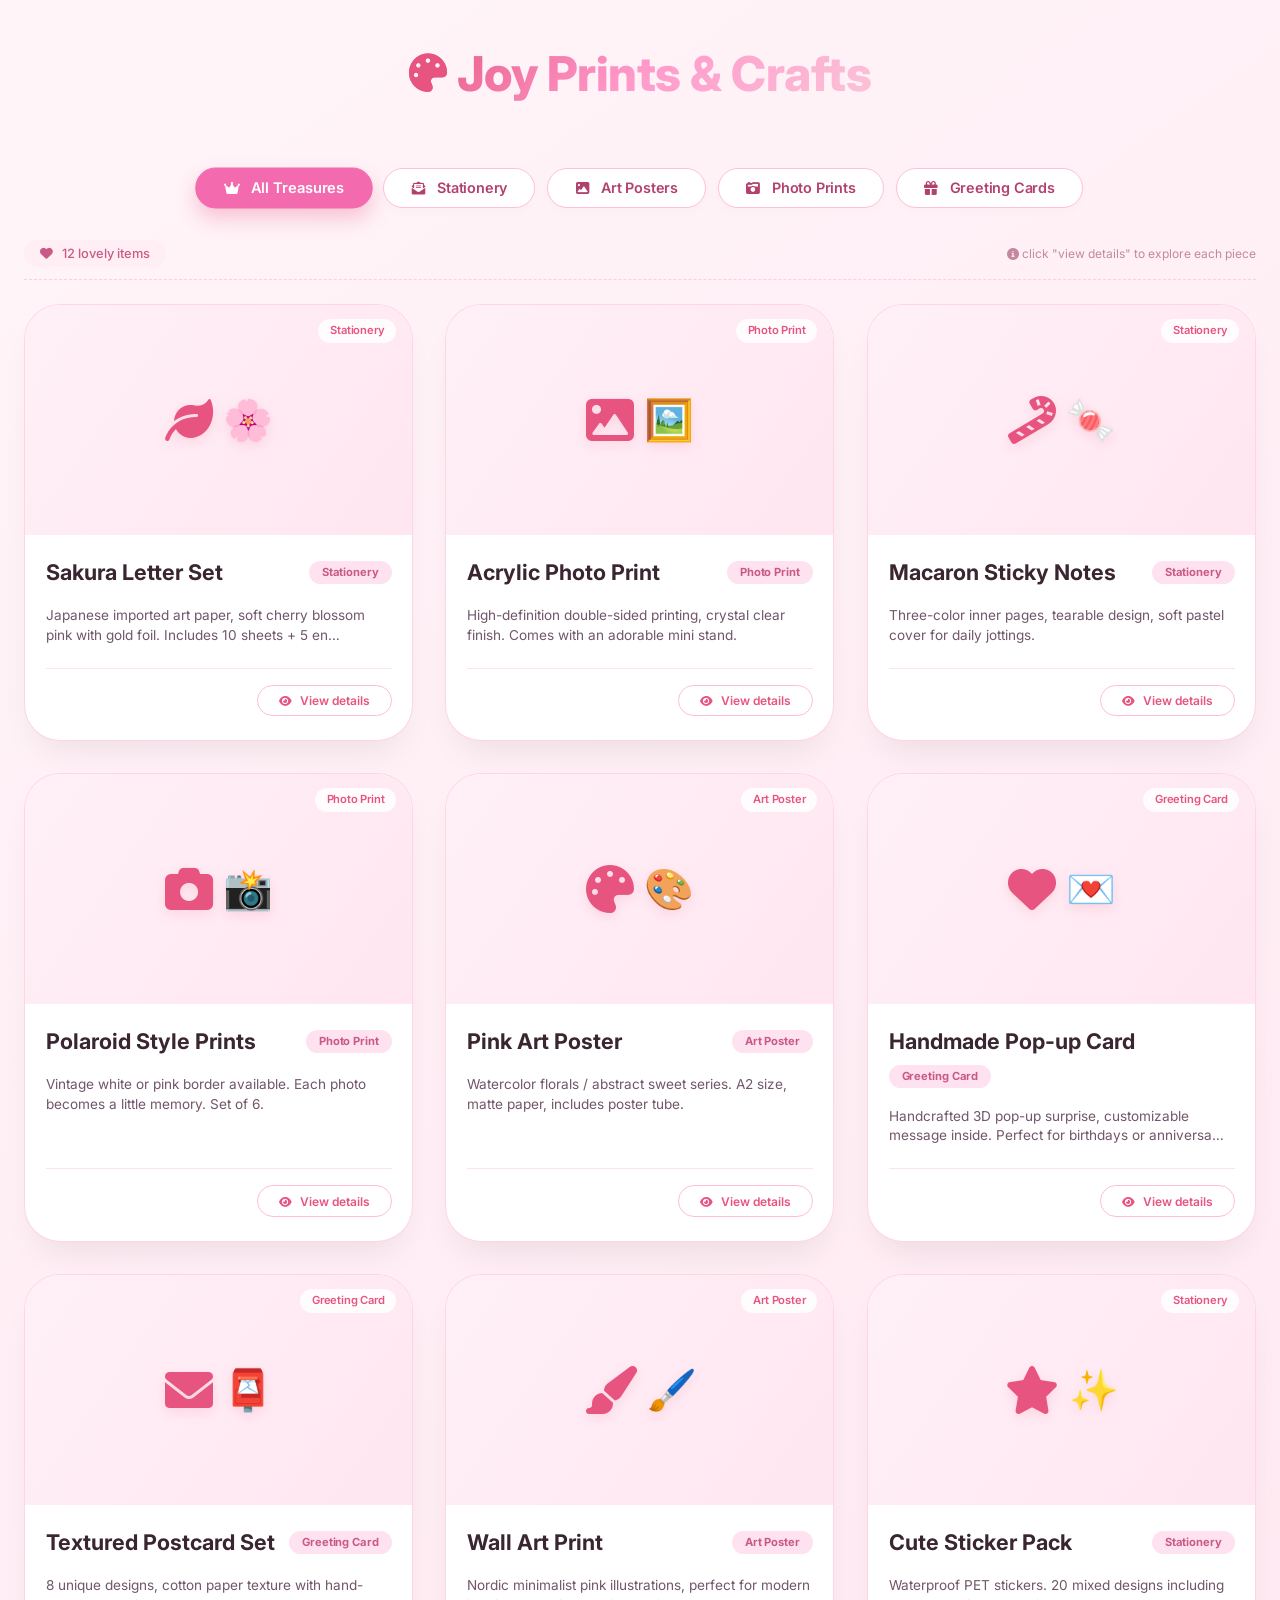
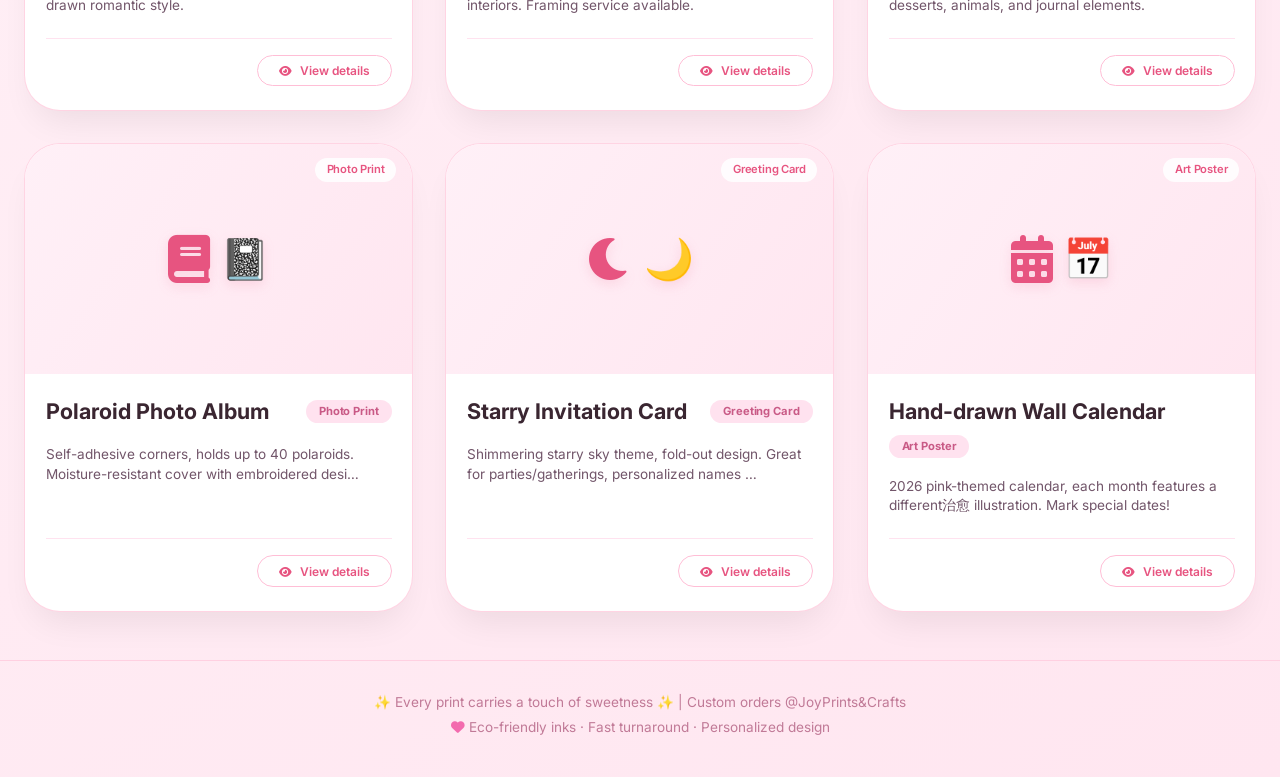
==== index2.html @ 1142f294 "first commit" ====
<!DOCTYPE html>
<html lang="en">
<head>
  <meta charset="UTF-8">
  <meta name="viewport" content="width=device-width, initial-scale=1.0, viewport-fit=cover">
  <title>Joy Prints & Crafts · Pink Print Studio | Custom Stationery & Art</title>
  <!-- Google Fonts & simple reset for modern look -->
  <link href="https://fonts.googleapis.com/css2?family=Inter:opsz,wght@14..32,300;14..32,400;14..32,500;14..32,600;14..32,700;14..32,800&display=swap" rel="stylesheet">
  <link rel="stylesheet" href="https://cdnjs.cloudflare.com/ajax/libs/font-awesome/6.0.0-beta3/css/all.min.css">
  <style>
    * {
      margin: 0;
      padding: 0;
      box-sizing: border-box;
    }

    body {
      font-family: 'Inter', sans-serif;
      background: linear-gradient(145deg, #fff5f9 0%, #ffe6f0 100%);
      color: #3e2a33;
      line-height: 1.4;
      scroll-behavior: smooth;
    }

    :root {
      --pink-soft: #ffe2ef;
      --pink-main: #ff9acb;
      --pink-deep: #f36bae;
      --pink-rose: #e75480;
      --pink-dust: #fbc4d8;
      --pink-shadow: rgba(243, 107, 174, 0.2);
      --gray-text: #4a2c3a;
      --white: #ffffff;
      --transition-smooth: all 0.4s cubic-bezier(0.2, 0.95, 0.4, 1.05);
      --card-transition: transform 0.5s cubic-bezier(0.2, 0.9, 0.3, 1.1), 
                          box-shadow 0.4s ease, 
                          border-color 0.2s ease;
    }

    .container {
      max-width: 1280px;
      margin: 0 auto;
      padding: 0 24px;
    }

    /* header / hero */
    .hero {
      text-align: center;
      padding: 2.5rem 0 1.8rem 0;
      animation: fadeDown 0.7s cubic-bezier(0.2, 0.9, 0.4, 1.1);
    }

    .hero h1 {
      font-size: 3rem;
      font-weight: 800;
      background: linear-gradient(135deg, #e75480, #ff9acb, #fbc4d8);
      -webkit-background-clip: text;
      background-clip: text;
      color: transparent;
      letter-spacing: -0.5px;
      display: inline-flex;
      align-items: center;
      gap: 10px;
      margin-bottom: 0.5rem;
    }

    .hero h1 i {
      background: none;
      -webkit-background-clip: unset;
      background-clip: unset;
      color: #e75480;
      font-size: 2.4rem;
      transition: transform 0.3s ease;
    }

    .hero h1:hover i {
      transform: rotate(5deg) scale(1.05);
    }

    .hero p {
      max-width: 620px;
      margin: 1rem auto 0;
      color: #b35c7c;
      font-weight: 450;
      background: rgba(255, 255, 245, 0.6);
      backdrop-filter: blur(3px);
      padding: 0.6rem 1.5rem;
      border-radius: 60px;
      display: inline-block;
    }

    /* filter bar */
    .filter-bar {
      display: flex;
      flex-wrap: wrap;
      justify-content: center;
      gap: 12px;
      margin: 1.5rem 0 2rem;
    }

    .filter-btn {
      background: white;
      border: none;
      padding: 0.65rem 1.7rem;
      border-radius: 200px;
      font-weight: 600;
      font-size: 0.9rem;
      cursor: pointer;
      transition: all 0.3s cubic-bezier(0.25, 0.8, 0.4, 1);
      color: #b3416e;
      box-shadow: 0 4px 10px rgba(0, 0, 0, 0.02);
      border: 1px solid #ffc0db;
      font-family: inherit;
      letter-spacing: -0.2px;
      position: relative;
      overflow: hidden;
    }

    .filter-btn::after {
      content: '';
      position: absolute;
      top: 50%;
      left: 50%;
      width: 0;
      height: 0;
      border-radius: 50%;
      background: rgba(243, 107, 174, 0.3);
      transform: translate(-50%, -50%);
      transition: width 0.45s ease, height 0.45s ease;
    }

    .filter-btn:active::after {
      width: 200px;
      height: 200px;
      opacity: 0;
    }

    .filter-btn i {
      margin-right: 8px;
      font-size: 0.85rem;
      transition: transform 0.2s ease;
    }

    .filter-btn.active {
      background: var(--pink-deep);
      border-color: var(--pink-deep);
      color: white;
      box-shadow: 0 10px 20px rgba(231, 84, 128, 0.3);
      transform: scale(1.02);
    }

    .filter-btn:hover:not(.active) {
      background: #ffecf3;
      border-color: #ff9acb;
      transform: translateY(-3px);
      box-shadow: 0 8px 18px rgba(231, 84, 128, 0.15);
    }

    .filter-btn:hover i {
      transform: translateY(-1px) scale(1.05);
    }

    /* stats bar - show total products visible */
    .stats-bar {
      display: flex;
      justify-content: space-between;
      align-items: baseline;
      flex-wrap: wrap;
      margin: 0.2rem 0 1rem;
      border-bottom: 1.5px dashed #ffcddf;
      padding-bottom: 0.75rem;
      transition: all 0.3s ease;
    }

    .product-counter {
      background: #ffeef4;
      padding: 0.3rem 1rem;
      border-radius: 50px;
      font-size: 0.8rem;
      font-weight: 500;
      color: #c95a86;
      transition: background 0.2s, transform 0.2s;
    }

    .product-counter i {
      margin-right: 6px;
    }

    .filter-hint {
      font-size: 0.75rem;
      color: #b56f88;
      opacity: 0.8;
    }

    /* products grid - SMOOTH GRID & CARD APPEARANCE */
    .products-grid {
      display: grid;
      grid-template-columns: repeat(auto-fill, minmax(290px, 1fr));
      gap: 2rem;
      margin: 1.5rem 0 3rem;
    }

    /* modern product card with PRO-LEVEL transitions */
    .product-card {
      background: var(--white);
      border-radius: 36px;
      overflow: hidden;
      transition: var(--card-transition);
      box-shadow: 0 20px 35px -12px rgba(0, 0, 0, 0.08);
      border: 1px solid rgba(255, 170, 200, 0.5);
      backdrop-filter: blur(0px);
      display: flex;
      flex-direction: column;
      will-change: transform;
      opacity: 0;
      transform: translateY(20px) scale(0.98);
      animation: cardReveal 0.55s cubic-bezier(0.2, 0.9, 0.4, 1.2) forwards;
    }

    /* staggered animation delay via style attribute or dynamic JS, but we also set default */
    @keyframes cardReveal {
      0% {
        opacity: 0;
        transform: translateY(24px) scale(0.96);
      }
      100% {
        opacity: 1;
        transform: translateY(0) scale(1);
      }
    }

    .product-card:hover {
      transform: translateY(-8px) scale(1.01);
      box-shadow: 0 32px 44px -16px rgba(231, 84, 128, 0.3);
      border-color: #ff9bc1;
    }

    .card-img {
      height: 230px;
      background: linear-gradient(125deg, #fff0f7, #ffe6f0);
      display: flex;
      align-items: center;
      justify-content: center;
      gap: 10px;
      font-size: 3.2rem;
      transition: all 0.4s cubic-bezier(0.2, 0.9, 0.4, 1.1);
      position: relative;
    }

    .product-card:hover .card-img {
      background: #fff1f9;
      transform: scale(1.01);
    }

    .card-img i, .card-img span {
      filter: drop-shadow(0 4px 6px rgba(231,84,128,0.15));
      transition: transform 0.3s ease;
    }

    .product-card:hover .card-img i {
      transform: translateY(-3px) rotate(2deg);
    }

    .category-badge-img {
      position: absolute;
      top: 14px;
      right: 16px;
      background: rgba(255, 255, 255, 0.85);
      backdrop-filter: blur(6px);
      padding: 4px 12px;
      border-radius: 80px;
      font-size: 0.7rem;
      font-weight: 600;
      color: #e75480;
      letter-spacing: -0.2px;
      transition: all 0.2s;
    }

    .card-content {
      padding: 1.4rem 1.3rem 1.5rem;
      flex: 1;
      display: flex;
      flex-direction: column;
    }

    .product-title {
      font-size: 1.35rem;
      font-weight: 700;
      margin-bottom: 0.5rem;
      color: #3a2631;
      display: flex;
      justify-content: space-between;
      align-items: center;
      flex-wrap: wrap;
      gap: 8px;
    }

    .badge-category {
      background: #ffe2ef;
      color: #c95a86;
      font-size: 0.7rem;
      font-weight: 700;
      padding: 0.25rem 0.8rem;
      border-radius: 50px;
      letter-spacing: -0.1px;
      transition: all 0.2s;
    }

    .product-card:hover .badge-category {
      background: #ffd6e8;
      transform: scale(1.02);
    }

    .product-desc {
      font-size: 0.85rem;
      color: #72566a;
      margin: 0.65rem 0 1rem;
      line-height: 1.45;
      flex: 1;
    }

    .action-row {
      display: flex;
      align-items: center;
      justify-content: flex-end;
      margin-top: 0.4rem;
      border-top: 1px solid #ffe2ef;
      padding-top: 1rem;
    }

    .detail-link {
      background: none;
      border: 1.5px solid #ffbed6;
      padding: 0.45rem 1.3rem;
      border-radius: 60px;
      font-size: 0.75rem;
      font-weight: 600;
      color: #e75480;
      cursor: pointer;
      transition: all 0.25s cubic-bezier(0.2, 0.9, 0.4, 1.2);
      font-family: inherit;
      display: inline-flex;
      align-items: center;
      gap: 8px;
      background: white;
    }

    .detail-link i {
      font-size: 0.7rem;
      transition: transform 0.2s ease;
    }

    .detail-link:hover {
      background: #e75480;
      border-color: #e75480;
      color: white;
      transform: scale(0.97) translateY(-1px);
      box-shadow: 0 8px 14px rgba(231, 84, 128, 0.3);
    }

    .detail-link:hover i {
      transform: translateX(3px);
    }

    /* modal with high quality transitions */
    .modal-overlay {
      position: fixed;
      top: 0;
      left: 0;
      width: 100%;
      height: 100%;
      background-color: rgba(58, 38, 49, 0.75);
      backdrop-filter: blur(8px);
      display: flex;
      align-items: center;
      justify-content: center;
      z-index: 2000;
      visibility: hidden;
      opacity: 0;
      transition: visibility 0.2s, opacity 0.35s cubic-bezier(0.2, 0.9, 0.4, 1.2);
    }

    .modal-overlay.active {
      visibility: visible;
      opacity: 1;
    }

    .product-modal {
      background: #fffef7;
      max-width: 480px;
      width: 90%;
      border-radius: 48px;
      padding: 1.8rem 2rem 2rem;
      text-align: center;
      box-shadow: 0 35px 45px rgba(0, 0, 0, 0.2);
      border: 1px solid #ffcade;
      transform: scale(0.92) translateY(12px);
      transition: transform 0.4s cubic-bezier(0.2, 0.9, 0.4, 1.2), opacity 0.3s;
      opacity: 0;
    }

    .modal-overlay.active .product-modal {
      transform: scale(1) translateY(0);
      opacity: 1;
    }

    .modal-icon {
      font-size: 4rem;
      margin-bottom: 12px;
      background: #ffeef5;
      width: 90px;
      height: 90px;
      display: flex;
      align-items: center;
      justify-content: center;
      border-radius: 60px;
      margin-left: auto;
      margin-right: auto;
      transition: transform 0.25s ease;
    }

    .product-modal:hover .modal-icon {
      transform: scale(1.02) rotate(1deg);
    }

    .modal-product-name {
      font-size: 1.8rem;
      font-weight: 800;
      margin: 0.7rem 0 0.5rem;
      color: #4d2d3c;
    }

    .modal-category {
      background: #ffe2ef;
      display: inline-block;
      padding: 4px 18px;
      border-radius: 50px;
      font-size: 0.75rem;
      font-weight: 600;
      color: #bc6f8c;
    }

    .modal-desc {
      margin: 1rem 0;
      color: #614952;
      font-size: 0.95rem;
      line-height: 1.5;
    }

    .modal-feature {
      background: #fff3f8;
      border-radius: 36px;
      padding: 0.8rem;
      font-size: 0.85rem;
      color: #bc6f8c;
      margin: 1rem 0;
      transition: background 0.2s;
    }

    .close-modal-btn {
      background: #f36bae;
      border: none;
      padding: 0.6rem 1.6rem;
      border-radius: 50px;
      color: white;
      font-weight: 600;
      margin-top: 0.4rem;
      cursor: pointer;
      transition: all 0.25s cubic-bezier(0.2, 0.9, 0.4, 1.1);
    }

    .close-modal-btn:hover {
      background: #d45592;
      transform: scale(0.97);
      box-shadow: 0 6px 14px rgba(212, 85, 146, 0.3);
    }

    /* empty state */
    .no-products {
      text-align: center;
      padding: 3rem;
      background: rgba(255, 230, 240, 0.8);
      border-radius: 60px;
      margin: 2rem 0;
      color: #c56183;
      font-weight: 500;
      animation: fadeUpEmpty 0.5s ease;
    }

    @keyframes fadeUpEmpty {
      from { opacity: 0; transform: translateY(18px);}
      to { opacity: 1; transform: translateY(0);}
    }

    .footer {
      text-align: center;
      padding: 2rem 0 2.5rem;
      border-top: 1px solid #ffd0e1;
      margin-top: 1rem;
      color: #c17a97;
      font-size: 0.85rem;
    }

    @keyframes fadeDown {
      0% { opacity: 0; transform: translateY(-20px);}
      100% { opacity: 1; transform: translateY(0);}
    }

    /* smooth grid exit/enter transition handled by render but subtle crossfade via opacity */
    .products-grid {
      transition: opacity 0.2s ease;
    }

    @media (max-width: 640px) {
      .hero h1 { font-size: 2.2rem;}
      .filter-btn { padding: 0.45rem 1.1rem; font-size: 0.75rem;}
      .container { padding: 0 18px;}
      .product-modal { padding: 1.5rem;}
    }
  </style>
</head>
<body>

<div class="container">
  <div class="hero">
    <h1><i class="fas fa-palette"></i> Joy Prints & Crafts</h1>
  </div>

  <div class="filter-bar" id="filterBar">
    <button class="filter-btn active" data-filter="all"><i class="fas fa-crown"></i> All Treasures</button>
    <button class="filter-btn" data-filter="stationery"><i class="fas fa-envelope-open-text"></i> Stationery</button>
    <button class="filter-btn" data-filter="poster"><i class="fas fa-image"></i> Art Posters</button>
    <button class="filter-btn" data-filter="photo"><i class="fas fa-camera-retro"></i> Photo Prints</button>
    <button class="filter-btn" data-filter="cards"><i class="fas fa-gift"></i> Greeting Cards</button>
  </div>

  <div class="stats-bar" id="statsBar">
    <div class="product-counter"><i class="fas fa-heart"></i> <span id="productCount">0</span> lovely items</div>
    <div class="filter-hint"><i class="fas fa-info-circle"></i> click "view details" to explore each piece</div>
  </div>

  <div id="productsGrid" class="products-grid"></div>
</div>

<footer class="footer">
  <p>✨ Every print carries a touch of sweetness ✨ | Custom orders @JoyPrints&Crafts</p>
  <p style="margin-top: 6px;"><i class="fas fa-heart" style="color:#f36bae;"></i> Eco-friendly inks · Fast turnaround · Personalized design</p>
</footer>

<div id="productModal" class="modal-overlay">
  <div class="product-modal">
    <div class="modal-icon" id="modalIcon"></div>
    <h2 class="modal-product-name" id="modalName"></h2>
    <span class="modal-category" id="modalCategory"></span>
    <p class="modal-desc" id="modalDesc"></p>
    <div class="modal-feature" id="modalFeature">
      <i class="fas fa-star-of-life"></i> Made with sustainable paper + vegan inks
    </div>
    <button class="close-modal-btn" id="closeModalBtn"><i class="fas fa-heart"></i> Close & keep dreaming</button>
  </div>
</div>

<script>
  // product catalog — view-only dreamy collection
  const products = [
    { id: 1, name: "Sakura Letter Set", category: "stationery", description: "Japanese imported art paper, soft cherry blossom pink with gold foil. Includes 10 sheets + 5 envelopes.", icon: "🌸", material: "Cotton blend paper · hand-stitched envelope" },
    { id: 2, name: "Acrylic Photo Print", category: "photo", description: "High-definition double-sided printing, crystal clear finish. Comes with an adorable mini stand.", icon: "🖼️", material: "Premium acrylic + UV protection" },
    { id: 3, name: "Macaron Sticky Notes", category: "stationery", description: "Three-color inner pages, tearable design, soft pastel cover for daily jottings.", icon: "🍬", material: "Recycled adhesive paper" },
    { id: 4, name: "Polaroid Style Prints", category: "photo", description: "Vintage white or pink border available. Each photo becomes a little memory. Set of 6.", icon: "📸", material: "Matte finish · archival quality" },
    { id: 5, name: "Pink Art Poster", category: "poster", description: "Watercolor florals / abstract sweet series. A2 size, matte paper, includes poster tube.", icon: "🎨", material: "Heavyweight matte 200gsm" },
    { id: 6, name: "Handmade Pop-up Card", category: "cards", description: "Handcrafted 3D pop-up surprise, customizable message inside. Perfect for birthdays or anniversaries.", icon: "💌", material: "Hand-assembled with love" },
    { id: 7, name: "Textured Postcard Set", category: "cards", description: "8 unique designs, cotton paper texture with hand-drawn romantic style.", icon: "📮", material: "100% cotton rag paper" },
    { id: 8, name: "Wall Art Print", category: "poster", description: "Nordic minimalist pink illustrations, perfect for modern interiors. Framing service available.", icon: "🖌️", material: "Archival ink · FSC-certified" },
    { id: 9, name: "Cute Sticker Pack", category: "stationery", description: "Waterproof PET stickers. 20 mixed designs including desserts, animals, and journal elements.", icon: "✨", material: "Vinyl waterproof + glossy" },
    { id: 10, name: "Polaroid Photo Album", category: "photo", description: "Self-adhesive corners, holds up to 40 polaroids. Moisture-resistant cover with embroidered design.", icon: "📓", material: "Linen hardcover + acid-free pages" },
    { id: 11, name: "Starry Invitation Card", category: "cards", description: "Shimmering starry sky theme, fold-out design. Great for parties/gatherings, personalized names available.", icon: "🌙", material: "Glitter finish + foil accents" },
    { id: 12, name: "Hand-drawn Wall Calendar", category: "poster", description: "2026 pink-themed calendar, each month features a different治愈 illustration. Mark special dates!", icon: "📅", material: "Thick matte paper · spiral binding" }
  ];

  const productsGrid = document.getElementById('productsGrid');
  let currentFilter = 'all';
  let isTransitioning = false;

  function getCategoryLabel(cat) {
    const map = { stationery: 'Stationery', poster: 'Art Poster', photo: 'Photo Print', cards: 'Greeting Card' };
    return map[cat] || 'Special';
  }

  function getPreviewIcon(emoji) {
    const map = { '🌸':'fa-leaf', '🖼️':'fa-image', '🍬':'fa-candy-cane', '📸':'fa-camera', '🎨':'fa-palette', '💌':'fa-heart', '📮':'fa-envelope', '🖌️':'fa-paintbrush', '✨':'fa-star', '📓':'fa-book', '🌙':'fa-moon', '📅':'fa-calendar-alt' };
    return map[emoji] || 'fa-feather-alt';
  }

  // smooth render with crossfade and staggered animations
  function renderProducts() {
    if (isTransitioning) return;
    isTransitioning = true;
    const filtered = currentFilter === 'all' ? products : products.filter(p => p.category === currentFilter);
    const countSpan = document.getElementById('productCount');
    if (countSpan) {
      countSpan.innerText = filtered.length;
      // brief pulse effect
      countSpan.style.transform = 'scale(1.08)';
      setTimeout(() => { if(countSpan) countSpan.style.transform = ''; }, 200);
    }

    // fade grid out first for smoother transition
    productsGrid.style.opacity = '0';
    productsGrid.style.transition = 'opacity 0.2s ease';
    
    setTimeout(() => {
      if (filtered.length === 0) {
        productsGrid.innerHTML = `<div class="no-products"><i class="fas fa-cloud-moon" style="font-size: 2.5rem; margin-bottom: 1rem; display: block;"></i> Ohh, no cuties here ~ Try another category 💖<br><span style="font-size: 0.8rem;">We have many dreamy prints waiting for you</span></div>`;
      } else {
        productsGrid.innerHTML = filtered.map((product, idx) => {
          const catLabel = getCategoryLabel(product.category);
          const iconClass = getPreviewIcon(product.icon);
          // dynamic delay for cascade (smooth staggering)
          const animDelay = (idx % 12) * 0.03;
          return `
            <div class="product-card" style="animation-delay: ${animDelay}s; animation-name: cardReveal;">
              <div class="card-img">
                <i class="fas ${iconClass}" style="font-size: 3rem; color: #e75480;"></i>
                <span style="font-size: 2.5rem;">${product.icon}</span>
                <div class="category-badge-img">${catLabel}</div>
              </div>
              <div class="card-content">
                <div class="product-title">
                  <span>${product.name}</span>
                  <span class="badge-category">${catLabel}</span>
                </div>
                <div class="product-desc">${product.description.substring(0, 95)}${product.description.length > 95 ? '…' : ''}</div>
                <div class="action-row">
                  <button class="detail-link" data-id="${product.id}"><i class="fas fa-eye"></i> View details</button>
                </div>
              </div>
            </div>
          `;
        }).join('');
        // attach listeners after dom injection
        document.querySelectorAll('.detail-link').forEach(btn => {
          btn.addEventListener('click', (e) => {
            e.stopPropagation();
            const productId = parseInt(btn.getAttribute('data-id'));
            const product = products.find(p => p.id === productId);
            if (product) openProductModal(product);
          });
        });
      }
      productsGrid.style.opacity = '1';
      isTransitioning = false;
    }, 150);
  }

  // modal handling with ultra-smooth transitions
  const modalOverlay = document.getElementById('productModal');
  const modalIcon = document.getElementById('modalIcon');
  const modalName = document.getElementById('modalName');
  const modalCategory = document.getElementById('modalCategory');
  const modalDesc = document.getElementById('modalDesc');
  const modalFeature = document.getElementById('modalFeature');

  function openProductModal(product) {
    const iconClass = getPreviewIcon(product.icon);
    modalIcon.innerHTML = `<i class="fas ${iconClass}" style="font-size: 3.2rem; color: #e75480;"></i> <span style="font-size: 2rem; margin-left: 5px;">${product.icon}</span>`;
    modalName.innerText = product.name;
    modalCategory.innerText = getCategoryLabel(product.category);
    modalDesc.innerText = product.description;
    const materialMsg = product.material ? `✨ Material: ${product.material}` : `✨ Premium quality · Limited edition print`;
    modalFeature.innerHTML = `<i class="fas fa-crown"></i> ${materialMsg}<br><i class="fas fa-feather-alt"></i> Ready to ship worldwide + free personalization option`;
    modalOverlay.classList.add('active');
  }

  function closeModal() {
    modalOverlay.classList.remove('active');
  }

  function initFilters() {
    const filterBtns = document.querySelectorAll('.filter-btn');
    filterBtns.forEach(btn => {
      btn.addEventListener('click', () => {
        if (isTransitioning) return;
        const filterValue = btn.getAttribute('data-filter');
        if (!filterValue || currentFilter === filterValue) return;
        filterBtns.forEach(b => b.classList.remove('active'));
        btn.classList.add('active');
        currentFilter = filterValue;
        renderProducts();
        setTimeout(() => {
          document.getElementById('productsGrid').scrollIntoView({ behavior: 'smooth', block: 'start' });
        }, 200);
      });
    });
  }

  function bindModalEvents() {
    const closeBtn = document.getElementById('closeModalBtn');
    closeBtn.addEventListener('click', closeModal);
    modalOverlay.addEventListener('click', (e) => {
      if (e.target === modalOverlay) closeModal();
    });
    document.addEventListener('keydown', (e) => {
      if (e.key === 'Escape' && modalOverlay.classList.contains('active')) closeModal();
    });
  }

  // small additional style for nice micro-interactions
  const styleAdd = document.createElement('style');
  styleAdd.textContent = `
    ::selection { background: #ffbfd6; color: #ac4a6e; }
    .detail-link:active { transform: scale(0.95); }
  `;
  document.head.appendChild(styleAdd);

  renderProducts();
  initFilters();
  bindModalEvents();
  document.title = "Joy Prints & Crafts — view-only dreamy catalog | No prices, just inspiration";
</script>
</body>
</html>
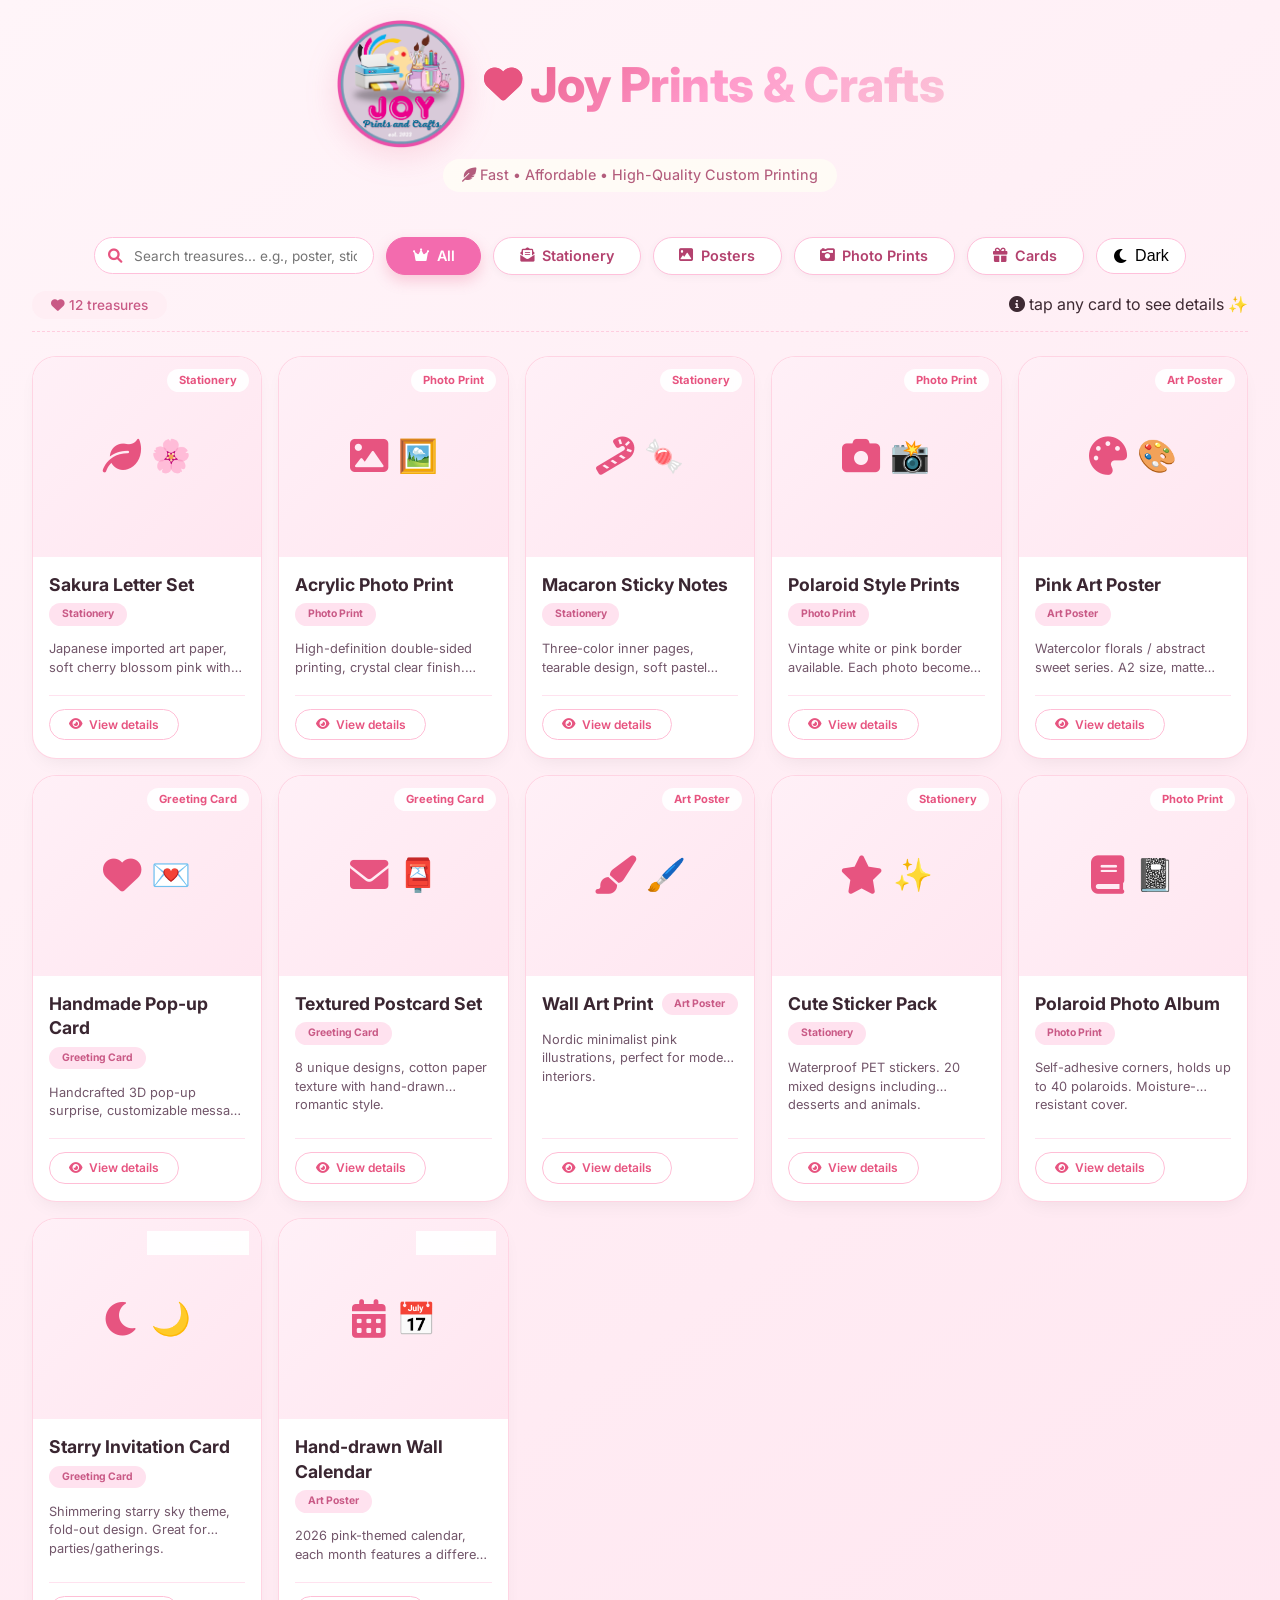
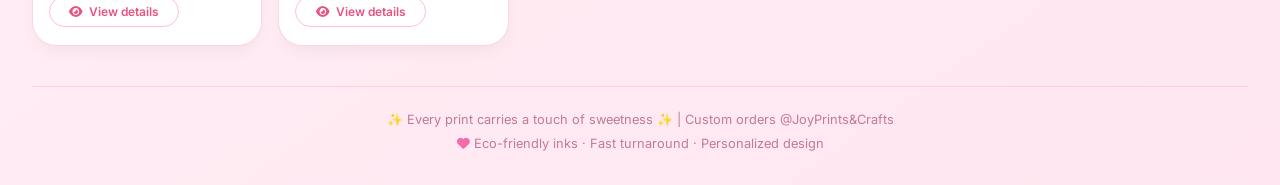
==== commit 5d82e847: "Updated 5-24-2026" ====
--- a/index2.html
+++ b/index2.html
@@ -4,7 +4,7 @@
   <meta charset="UTF-8">
   <meta name="viewport" content="width=device-width, initial-scale=1.0, viewport-fit=cover">
   <title>Joy Prints & Crafts · Pink Print Studio | Custom Stationery & Art</title>
-  <!-- Google Fonts & simple reset for modern look -->
+  <!-- Google Fonts & modern reset -->
   <link href="https://fonts.googleapis.com/css2?family=Inter:opsz,wght@14..32,300;14..32,400;14..32,500;14..32,600;14..32,700;14..32,800&display=swap" rel="stylesheet">
   <link rel="stylesheet" href="https://cdnjs.cloudflare.com/ajax/libs/font-awesome/6.0.0-beta3/css/all.min.css">
   <style>
@@ -20,6 +20,88 @@
       color: #3e2a33;
       line-height: 1.4;
       scroll-behavior: smooth;
+      transition: background 0.2s, color 0.2s;
+    }
+
+    /* DARK MODE (pink dark theme) */
+    body.dark {
+      background: #1a1218;
+      color: #f3e0e8;
+    }
+
+    body.dark .product-card {
+      background: #2b1e24;
+      border-color: #4f3240;
+    }
+
+    body.dark .card-img {
+      background: linear-gradient(135deg, #2d2028, #251a21);
+    }
+
+    body.dark .product-desc,
+    body.dark .product-title {
+      color: #f5e2eb;
+    }
+
+    body.dark .badge-category,
+    body.dark .category-badge-img {
+      background: #4b2d3a;
+      color: #ffbdd4;
+    }
+
+    body.dark .filter-btn {
+      background: #2e1f26;
+      color: #ffc0db;
+      border-color: #623e50;
+    }
+
+    body.dark .filter-btn.active {
+      background: #e75480;
+      color: white;
+    }
+
+    body.dark .stats-bar {
+      border-bottom-color: #623e50;
+    }
+
+    body.dark .product-counter {
+      background: #322129;
+      color: #ffbdd4;
+    }
+
+    body.dark .detail-link {
+      background: #2e1f26;
+      border-color: #e75480;
+      color: #ffbcd9;
+    }
+
+    body.dark .detail-link:hover {
+      background: #e75480;
+      color: white;
+    }
+
+    body.dark .footer {
+      border-top-color: #623e50;
+      color: #c28eaa;
+    }
+
+    body.dark .filter-hint {
+      color: #cf9bb3;
+    }
+
+    body.dark .product-modal {
+      background: #2a1c23;
+      border-color: #e75480;
+    }
+
+    body.dark .modal-category {
+      background: #4b2d3a;
+      color: #ffc2da;
+    }
+
+    body.dark .modal-feature {
+      background: #322129;
+      color: #f5b7cf;
     }
 
     :root {
@@ -28,30 +110,56 @@
       --pink-deep: #f36bae;
       --pink-rose: #e75480;
       --pink-dust: #fbc4d8;
-      --pink-shadow: rgba(243, 107, 174, 0.2);
-      --gray-text: #4a2c3a;
       --white: #ffffff;
-      --transition-smooth: all 0.4s cubic-bezier(0.2, 0.95, 0.4, 1.05);
-      --card-transition: transform 0.5s cubic-bezier(0.2, 0.9, 0.3, 1.1), 
-                          box-shadow 0.4s ease, 
-                          border-color 0.2s ease;
-    }
-
-    .container {
-      max-width: 1280px;
+    }
+
+    /* MAIN CONTAINER */
+    .main-content {
+      max-width: 1400px;
       margin: 0 auto;
-      padding: 0 24px;
-    }
-
-    /* header / hero */
+      padding: 0 32px;
+    }
+
+    /* hero section - reduced animations, only one main hero */
     .hero {
       text-align: center;
-      padding: 2.5rem 0 1.8rem 0;
-      animation: fadeDown 0.7s cubic-bezier(0.2, 0.9, 0.4, 1.1);
+      padding: 1.2rem 0 0.8rem 0;
+      animation: fadeDown 0.6s ease forwards;
+    }
+
+    .logo-wrapper {
+      display: flex;
+      align-items: center;
+      justify-content: center;
+      gap: 18px;
+      flex-wrap: wrap;
+      position: relative;
+    }
+
+    .logo {
+      height: auto;
+      width: 130px;
+      max-width: 130px;
+      object-fit: contain;
+      filter: drop-shadow(0 8px 16px rgba(231,84,128,0.2));
+      transition: transform 0.25s ease, filter 0.25s ease;
+      animation: logoFloatGlow 0.8s ease forwards;
+    }
+
+    @keyframes logoFloatGlow {
+      0% { opacity: 0; transform: scale(0.8) translateY(20px); filter: drop-shadow(0 0 0px rgba(231,84,128,0)); }
+      70% { opacity: 1; transform: scale(1.02) translateY(-2px); filter: drop-shadow(0 8px 16px rgba(231,84,128,0.3)); }
+      100% { opacity: 1; transform: scale(1) translateY(0); filter: drop-shadow(0 8px 16px rgba(231,84,128,0.2)); }
+    }
+
+    .logo:hover {
+      transform: scale(1.03);
+      filter: drop-shadow(0 12px 24px rgba(231,84,128,0.35));
+      cursor: pointer;
     }
 
     .hero h1 {
-      font-size: 3rem;
+      font-size: clamp(2rem, 6vw, 3rem);
       font-weight: 800;
       background: linear-gradient(135deg, #e75480, #ff9acb, #fbc4d8);
       -webkit-background-clip: text;
@@ -60,8 +168,13 @@
       letter-spacing: -0.5px;
       display: inline-flex;
       align-items: center;
-      gap: 10px;
-      margin-bottom: 0.5rem;
+      gap: 8px;
+      animation: textSlideGlow 0.55s ease 0.1s both;
+    }
+
+    @keyframes textSlideGlow {
+      0% { opacity: 0; transform: translateX(-12px); filter: blur(2px); }
+      100% { opacity: 1; transform: translateX(0); filter: blur(0); }
     }
 
     .hero h1 i {
@@ -69,315 +182,347 @@
       -webkit-background-clip: unset;
       background-clip: unset;
       color: #e75480;
-      font-size: 2.4rem;
-      transition: transform 0.3s ease;
+      font-size: clamp(1.8rem, 5vw, 2.4rem);
+      transition: transform 0.2s ease;
     }
 
     .hero h1:hover i {
-      transform: rotate(5deg) scale(1.05);
+      transform: scale(1.05);
     }
 
     .hero p {
-      max-width: 620px;
-      margin: 1rem auto 0;
+      max-width: 600px;
+      margin: 0.6rem auto 0;
       color: #b35c7c;
       font-weight: 450;
-      background: rgba(255, 255, 245, 0.6);
-      backdrop-filter: blur(3px);
-      padding: 0.6rem 1.5rem;
+      background: rgba(255, 255, 245, 0.7);
+      backdrop-filter: blur(4px);
+      padding: 0.4rem 1.2rem;
       border-radius: 60px;
       display: inline-block;
-    }
-
-    /* filter bar */
-    .filter-bar {
+      font-size: 0.9rem;
+      animation: fadeUpText 0.5s ease 0.2s both;
+    }
+
+    @keyframes fadeUpText {
+      0% { opacity: 0; transform: translateY(8px); }
+      100% { opacity: 1; transform: translateY(0); }
+    }
+
+    /* SEARCH & FILTER BAR */
+    .search-filter-bar {
       display: flex;
       flex-wrap: wrap;
       justify-content: center;
       gap: 12px;
-      margin: 1.5rem 0 2rem;
+      margin: 2rem 0 1rem;
+      align-items: center;
+    }
+
+    .search-wrapper {
+      position: relative;
+      flex: 1;
+      max-width: 280px;
+    }
+
+    .search-wrapper i {
+      position: absolute;
+      left: 14px;
+      top: 50%;
+      transform: translateY(-50%);
+      color: #e75480;
+      font-size: 0.9rem;
+    }
+
+    #searchInput {
+      width: 100%;
+      padding: 0.6rem 1rem 0.6rem 2.4rem;
+      border-radius: 200px;
+      border: 1px solid #ffc0db;
+      background: white;
+      font-family: 'Inter', sans-serif;
+      font-size: 0.85rem;
+      outline: none;
+      transition: all 0.2s;
+    }
+
+    body.dark #searchInput {
+      background: #2e1f26;
+      border-color: #e75480;
+      color: #ffeef4;
+    }
+
+    #searchInput:focus {
+      border-color: #e75480;
+      box-shadow: 0 0 0 3px rgba(231,84,128,0.2);
+    }
+
+    .filter-bar {
+      display: flex;
+      flex-wrap: wrap;
+      justify-content: center;
+      gap: 12px;
     }
 
     .filter-btn {
       background: white;
       border: none;
-      padding: 0.65rem 1.7rem;
+      padding: 0.6rem 1.6rem;
       border-radius: 200px;
       font-weight: 600;
       font-size: 0.9rem;
       cursor: pointer;
-      transition: all 0.3s cubic-bezier(0.25, 0.8, 0.4, 1);
+      transition: all 0.2s ease;
       color: #b3416e;
-      box-shadow: 0 4px 10px rgba(0, 0, 0, 0.02);
+      box-shadow: 0 2px 8px rgba(0, 0, 0, 0.04);
       border: 1px solid #ffc0db;
       font-family: inherit;
-      letter-spacing: -0.2px;
-      position: relative;
-      overflow: hidden;
-    }
-
-    .filter-btn::after {
-      content: '';
-      position: absolute;
-      top: 50%;
-      left: 50%;
-      width: 0;
-      height: 0;
-      border-radius: 50%;
-      background: rgba(243, 107, 174, 0.3);
-      transform: translate(-50%, -50%);
-      transition: width 0.45s ease, height 0.45s ease;
-    }
-
-    .filter-btn:active::after {
-      width: 200px;
-      height: 200px;
-      opacity: 0;
-    }
-
-    .filter-btn i {
-      margin-right: 8px;
-      font-size: 0.85rem;
-      transition: transform 0.2s ease;
+      display: inline-flex;
+      align-items: center;
+      gap: 8px;
     }
 
     .filter-btn.active {
       background: var(--pink-deep);
       border-color: var(--pink-deep);
       color: white;
-      box-shadow: 0 10px 20px rgba(231, 84, 128, 0.3);
-      transform: scale(1.02);
+      box-shadow: 0 6px 14px rgba(231, 84, 128, 0.25);
+    }
+
+    .filter-btn:focus-visible {
+      outline: 3px solid #f36bae;
+      outline-offset: 2px;
     }
 
     .filter-btn:hover:not(.active) {
       background: #ffecf3;
       border-color: #ff9acb;
-      transform: translateY(-3px);
-      box-shadow: 0 8px 18px rgba(231, 84, 128, 0.15);
-    }
-
-    .filter-btn:hover i {
-      transform: translateY(-1px) scale(1.05);
-    }
-
-    /* stats bar - show total products visible */
+      transform: translateY(-1px);
+    }
+
+    /* DARK MODE TOGGLE BUTTON */
+    .dark-toggle {
+      background: white;
+      border: 1px solid #ffc0db;
+      border-radius: 40px;
+      padding: 0.5rem 1rem;
+      cursor: pointer;
+      font-size: 1rem;
+      transition: 0.2s;
+      display: inline-flex;
+      align-items: center;
+      gap: 6px;
+      font-weight: 500;
+    }
+
+    body.dark .dark-toggle {
+      background: #2e1f26;
+      border-color: #e75480;
+      color: #ffd9e7;
+    }
+
+    /* STATS BAR */
     .stats-bar {
       display: flex;
       justify-content: space-between;
       align-items: baseline;
       flex-wrap: wrap;
-      margin: 0.2rem 0 1rem;
+      gap: 10px;
+      margin: 0 0 1.5rem;
       border-bottom: 1.5px dashed #ffcddf;
-      padding-bottom: 0.75rem;
-      transition: all 0.3s ease;
+      padding-bottom: 0.7rem;
     }
 
     .product-counter {
       background: #ffeef4;
-      padding: 0.3rem 1rem;
+      padding: 0.3rem 1.2rem;
       border-radius: 50px;
-      font-size: 0.8rem;
+      font-size: 0.85rem;
       font-weight: 500;
       color: #c95a86;
-      transition: background 0.2s, transform 0.2s;
-    }
-
-    .product-counter i {
-      margin-right: 6px;
-    }
-
-    .filter-hint {
-      font-size: 0.75rem;
-      color: #b56f88;
-      opacity: 0.8;
-    }
-
-    /* products grid - SMOOTH GRID & CARD APPEARANCE */
+    }
+
+    /* PRODUCT GRID - responsive & better layout */
     .products-grid {
       display: grid;
-      grid-template-columns: repeat(auto-fill, minmax(290px, 1fr));
-      gap: 2rem;
-      margin: 1.5rem 0 3rem;
-    }
-
-    /* modern product card with PRO-LEVEL transitions */
+      grid-template-columns: repeat(5, 1fr);
+      gap: 1rem;
+      margin: 1.2rem 0 2.5rem;
+    }
+
+    /* product card - clickable full area */
     .product-card {
       background: var(--white);
-      border-radius: 36px;
+      border-radius: 24px;
       overflow: hidden;
-      transition: var(--card-transition);
-      box-shadow: 0 20px 35px -12px rgba(0, 0, 0, 0.08);
+      transition: all 0.3s cubic-bezier(0.2, 0.9, 0.4, 1);
+      box-shadow: 0 8px 20px -8px rgba(0, 0, 0, 0.08);
       border: 1px solid rgba(255, 170, 200, 0.5);
-      backdrop-filter: blur(0px);
       display: flex;
       flex-direction: column;
-      will-change: transform;
+      cursor: pointer;
       opacity: 0;
-      transform: translateY(20px) scale(0.98);
-      animation: cardReveal 0.55s cubic-bezier(0.2, 0.9, 0.4, 1.2) forwards;
-    }
-
-    /* staggered animation delay via style attribute or dynamic JS, but we also set default */
+      transform: translateY(8px);
+      animation: cardReveal 0.45s ease forwards;
+    }
+
     @keyframes cardReveal {
-      0% {
-        opacity: 0;
-        transform: translateY(24px) scale(0.96);
-      }
-      100% {
-        opacity: 1;
-        transform: translateY(0) scale(1);
-      }
+      0% { opacity: 0; transform: translateY(8px); }
+      100% { opacity: 1; transform: translateY(0); }
     }
 
     .product-card:hover {
-      transform: translateY(-8px) scale(1.01);
-      box-shadow: 0 32px 44px -16px rgba(231, 84, 128, 0.3);
-      border-color: #ff9bc1;
-    }
-
+      transform: translateY(-5px);
+      box-shadow: 0 20px 30px -12px rgba(231, 84, 128, 0.2), 0 0 0 1px rgba(231,84,128,0.2);
+    }
+
+    /* card image */
     .card-img {
-      height: 230px;
-      background: linear-gradient(125deg, #fff0f7, #ffe6f0);
+      height: 200px;
+      background: linear-gradient(135deg, #fff0f7, #ffe6f0);
       display: flex;
       align-items: center;
       justify-content: center;
       gap: 10px;
-      font-size: 3.2rem;
-      transition: all 0.4s cubic-bezier(0.2, 0.9, 0.4, 1.1);
+      font-size: 3rem;
       position: relative;
     }
 
-    .product-card:hover .card-img {
-      background: #fff1f9;
-      transform: scale(1.01);
-    }
-
-    .card-img i, .card-img span {
-      filter: drop-shadow(0 4px 6px rgba(231,84,128,0.15));
-      transition: transform 0.3s ease;
-    }
-
-    .product-card:hover .card-img i {
-      transform: translateY(-3px) rotate(2deg);
+    .preview-icon {
+      font-size: 2.4rem;
+      color: #e75480;
     }
 
     .category-badge-img {
       position: absolute;
-      top: 14px;
-      right: 16px;
-      background: rgba(255, 255, 255, 0.85);
-      backdrop-filter: blur(6px);
+      top: 12px;
+      right: 12px;
+      background: rgba(255, 255, 255, 0.92);
+      backdrop-filter: blur(4px);
       padding: 4px 12px;
-      border-radius: 80px;
+      border-radius: 60px;
       font-size: 0.7rem;
-      font-weight: 600;
+      font-weight: 700;
       color: #e75480;
-      letter-spacing: -0.2px;
-      transition: all 0.2s;
     }
 
     .card-content {
-      padding: 1.4rem 1.3rem 1.5rem;
+      padding: 1rem 1rem 1.1rem;
       flex: 1;
       display: flex;
       flex-direction: column;
     }
 
     .product-title {
-      font-size: 1.35rem;
+      font-size: 1.1rem;
       font-weight: 700;
-      margin-bottom: 0.5rem;
+      margin-bottom: 0.4rem;
       color: #3a2631;
       display: flex;
       justify-content: space-between;
       align-items: center;
       flex-wrap: wrap;
-      gap: 8px;
+      gap: 6px;
     }
 
     .badge-category {
       background: #ffe2ef;
       color: #c95a86;
-      font-size: 0.7rem;
+      font-size: 0.65rem;
       font-weight: 700;
       padding: 0.25rem 0.8rem;
       border-radius: 50px;
-      letter-spacing: -0.1px;
-      transition: all 0.2s;
-    }
-
-    .product-card:hover .badge-category {
-      background: #ffd6e8;
-      transform: scale(1.02);
+      white-space: nowrap;
     }
 
     .product-desc {
-      font-size: 0.85rem;
+      font-size: 0.8rem;
       color: #72566a;
-      margin: 0.65rem 0 1rem;
+      margin: 0.5rem 0 0.9rem;
       line-height: 1.45;
       flex: 1;
+      display: -webkit-box;
+      -webkit-line-clamp: 2;
+      -webkit-box-orient: vertical;
+      overflow: hidden;
     }
 
     .action-row {
       display: flex;
       align-items: center;
-      justify-content: flex-end;
-      margin-top: 0.4rem;
+      justify-content: flex-start;
+      margin-top: 0.2rem;
       border-top: 1px solid #ffe2ef;
-      padding-top: 1rem;
+      padding-top: 0.8rem;
     }
 
     .detail-link {
       background: none;
       border: 1.5px solid #ffbed6;
-      padding: 0.45rem 1.3rem;
+      padding: 0.45rem 1.2rem;
       border-radius: 60px;
       font-size: 0.75rem;
       font-weight: 600;
       color: #e75480;
       cursor: pointer;
-      transition: all 0.25s cubic-bezier(0.2, 0.9, 0.4, 1.2);
+      transition: all 0.2s ease;
       font-family: inherit;
       display: inline-flex;
       align-items: center;
-      gap: 8px;
+      gap: 6px;
       background: white;
     }
 
-    .detail-link i {
-      font-size: 0.7rem;
-      transition: transform 0.2s ease;
+    .detail-link:focus-visible {
+      outline: 3px solid #e75480;
+      outline-offset: 2px;
     }
 
     .detail-link:hover {
       background: #e75480;
       border-color: #e75480;
       color: white;
-      transform: scale(0.97) translateY(-1px);
-      box-shadow: 0 8px 14px rgba(231, 84, 128, 0.3);
-    }
-
-    .detail-link:hover i {
-      transform: translateX(3px);
-    }
-
-    /* modal with high quality transitions */
+      transform: translateY(-2px);
+    }
+
+    /* responsive tables */
+    @media (max-width: 1200px) {
+      .products-grid { grid-template-columns: repeat(4, 1fr); }
+    }
+    @media (max-width: 900px) {
+      .products-grid { grid-template-columns: repeat(3, 1fr); }
+      .card-img { height: 170px; }
+    }
+    @media (max-width: 640px) {
+      .products-grid { grid-template-columns: repeat(2, 1fr); }
+      .main-content { padding: 0 16px; }
+      .filter-btn { padding: 0.45rem 1rem; font-size: 0.75rem; }
+      .card-img { height: 150px; }
+    }
+    @media (max-width: 480px) {
+      /* 2 cards per row, never 1fr */
+      .products-grid { grid-template-columns: repeat(2, 1fr); gap: 0.8rem; }
+      .card-img { height: 140px; font-size: 2rem; }
+      .product-title { font-size: 0.9rem; }
+    }
+
+    /* MODAL STYLES with smooth transform origin */
     .modal-overlay {
       position: fixed;
       top: 0;
       left: 0;
       width: 100%;
       height: 100%;
-      background-color: rgba(58, 38, 49, 0.75);
-      backdrop-filter: blur(8px);
+      background-color: rgba(58, 38, 49, 0.85);
+      backdrop-filter: blur(6px);
       display: flex;
       align-items: center;
       justify-content: center;
       z-index: 2000;
       visibility: hidden;
       opacity: 0;
-      transition: visibility 0.2s, opacity 0.35s cubic-bezier(0.2, 0.9, 0.4, 1.2);
+      transition: visibility 0.2s, opacity 0.25s ease;
+      padding: 20px;
     }
 
     .modal-overlay.active {
@@ -387,16 +532,17 @@
 
     .product-modal {
       background: #fffef7;
-      max-width: 480px;
-      width: 90%;
-      border-radius: 48px;
-      padding: 1.8rem 2rem 2rem;
+      max-width: 450px;
+      width: 100%;
+      border-radius: 40px;
+      padding: 1.5rem;
       text-align: center;
-      box-shadow: 0 35px 45px rgba(0, 0, 0, 0.2);
+      box-shadow: 0 30px 40px rgba(0, 0, 0, 0.2);
       border: 1px solid #ffcade;
-      transform: scale(0.92) translateY(12px);
-      transition: transform 0.4s cubic-bezier(0.2, 0.9, 0.4, 1.2), opacity 0.3s;
+      transform: scale(0.94) translateY(12px);
+      transition: transform 0.3s cubic-bezier(0.2, 0.9, 0.4, 1.2), opacity 0.25s;
       opacity: 0;
+      transform-origin: center;
     }
 
     .modal-overlay.active .product-modal {
@@ -405,147 +551,99 @@
     }
 
     .modal-icon {
-      font-size: 4rem;
-      margin-bottom: 12px;
+      font-size: 3rem;
+      margin-bottom: 10px;
       background: #ffeef5;
-      width: 90px;
-      height: 90px;
+      width: 80px;
+      height: 80px;
       display: flex;
       align-items: center;
       justify-content: center;
-      border-radius: 60px;
+      border-radius: 50%;
       margin-left: auto;
       margin-right: auto;
-      transition: transform 0.25s ease;
-    }
-
-    .product-modal:hover .modal-icon {
-      transform: scale(1.02) rotate(1deg);
-    }
-
-    .modal-product-name {
-      font-size: 1.8rem;
-      font-weight: 800;
-      margin: 0.7rem 0 0.5rem;
-      color: #4d2d3c;
-    }
-
-    .modal-category {
-      background: #ffe2ef;
-      display: inline-block;
-      padding: 4px 18px;
-      border-radius: 50px;
-      font-size: 0.75rem;
-      font-weight: 600;
-      color: #bc6f8c;
-    }
-
-    .modal-desc {
-      margin: 1rem 0;
-      color: #614952;
-      font-size: 0.95rem;
-      line-height: 1.5;
-    }
-
-    .modal-feature {
-      background: #fff3f8;
-      border-radius: 36px;
-      padding: 0.8rem;
-      font-size: 0.85rem;
-      color: #bc6f8c;
-      margin: 1rem 0;
-      transition: background 0.2s;
     }
 
     .close-modal-btn {
       background: #f36bae;
       border: none;
-      padding: 0.6rem 1.6rem;
+      padding: 0.6rem 1.5rem;
       border-radius: 50px;
       color: white;
       font-weight: 600;
-      margin-top: 0.4rem;
       cursor: pointer;
-      transition: all 0.25s cubic-bezier(0.2, 0.9, 0.4, 1.1);
-    }
-
-    .close-modal-btn:hover {
-      background: #d45592;
-      transform: scale(0.97);
-      box-shadow: 0 6px 14px rgba(212, 85, 146, 0.3);
-    }
-
-    /* empty state */
+      transition: all 0.2s;
+    }
+    .close-modal-btn:focus-visible {
+      outline: 3px solid #e75480;
+    }
+
     .no-products {
       text-align: center;
-      padding: 3rem;
+      padding: 2rem;
       background: rgba(255, 230, 240, 0.8);
-      border-radius: 60px;
-      margin: 2rem 0;
+      border-radius: 50px;
+      margin: 1rem 0;
       color: #c56183;
-      font-weight: 500;
-      animation: fadeUpEmpty 0.5s ease;
-    }
-
-    @keyframes fadeUpEmpty {
-      from { opacity: 0; transform: translateY(18px);}
-      to { opacity: 1; transform: translateY(0);}
+      grid-column: 1 / -1;
     }
 
     .footer {
       text-align: center;
-      padding: 2rem 0 2.5rem;
+      padding: 1.5rem 0 2rem;
       border-top: 1px solid #ffd0e1;
-      margin-top: 1rem;
+      margin-top: 0.5rem;
       color: #c17a97;
-      font-size: 0.85rem;
+      font-size: 0.8rem;
     }
 
     @keyframes fadeDown {
-      0% { opacity: 0; transform: translateY(-20px);}
+      0% { opacity: 0; transform: translateY(-12px);}
       100% { opacity: 1; transform: translateY(0);}
     }
-
-    /* smooth grid exit/enter transition handled by render but subtle crossfade via opacity */
-    .products-grid {
-      transition: opacity 0.2s ease;
-    }
-
-    @media (max-width: 640px) {
-      .hero h1 { font-size: 2.2rem;}
-      .filter-btn { padding: 0.45rem 1.1rem; font-size: 0.75rem;}
-      .container { padding: 0 18px;}
-      .product-modal { padding: 1.5rem;}
+    button:focus, a:focus, .filter-btn:focus, .detail-link:focus {
+      outline: 3px solid #f36bae;
+      outline-offset: 2px;
     }
   </style>
 </head>
 <body>
-
-<div class="container">
+<div class="main-content">
   <div class="hero">
-    <h1><i class="fas fa-palette"></i> Joy Prints & Crafts</h1>
+    <div class="logo-wrapper">
+      <img src="/image/jpc_logo.png" alt="Joy Prints & Crafts Logo" class="logo" onerror="this.onerror=null; this.style.display='none';">
+      <h1><i class="fas fa-heart"></i> Joy Prints & Crafts</h1>
+    </div>
+    <p><i class="fas fa-feather-alt"></i> Fast • Affordable • High-Quality Custom Printing</p>
   </div>
 
-  <div class="filter-bar" id="filterBar">
-    <button class="filter-btn active" data-filter="all"><i class="fas fa-crown"></i> All Treasures</button>
-    <button class="filter-btn" data-filter="stationery"><i class="fas fa-envelope-open-text"></i> Stationery</button>
-    <button class="filter-btn" data-filter="poster"><i class="fas fa-image"></i> Art Posters</button>
-    <button class="filter-btn" data-filter="photo"><i class="fas fa-camera-retro"></i> Photo Prints</button>
-    <button class="filter-btn" data-filter="cards"><i class="fas fa-gift"></i> Greeting Cards</button>
+  <div class="search-filter-bar">
+    <div class="search-wrapper">
+      <i class="fas fa-search"></i>
+      <input type="text" id="searchInput" placeholder="Search treasures... e.g., poster, sticker">
+    </div>
+    <div class="filter-bar" id="filterBar">
+      <button class="filter-btn active" data-filter="all"><i class="fas fa-crown"></i> All</button>
+      <button class="filter-btn" data-filter="stationery"><i class="fas fa-envelope-open-text"></i> Stationery</button>
+      <button class="filter-btn" data-filter="poster"><i class="fas fa-image"></i> Posters</button>
+      <button class="filter-btn" data-filter="photo"><i class="fas fa-camera-retro"></i> Photo Prints</button>
+      <button class="filter-btn" data-filter="cards"><i class="fas fa-gift"></i> Cards</button>
+    </div>
+    <button class="dark-toggle" id="darkModeToggle" aria-label="Dark mode"><i class="fas fa-moon"></i> Dark</button>
   </div>
 
-  <div class="stats-bar" id="statsBar">
-    <div class="product-counter"><i class="fas fa-heart"></i> <span id="productCount">0</span> lovely items</div>
-    <div class="filter-hint"><i class="fas fa-info-circle"></i> click "view details" to explore each piece</div>
+  <div class="stats-bar">
+    <div class="product-counter"><i class="fas fa-heart"></i> <span id="productCount">0</span> treasures</div>
+    <div class="filter-hint"><i class="fas fa-info-circle"></i> tap any card to see details ✨</div>
   </div>
 
   <div id="productsGrid" class="products-grid"></div>
+
+  <footer class="footer">
+    <p>✨ Every print carries a touch of sweetness ✨ | Custom orders @JoyPrints&Crafts</p>
+    <p style="margin-top: 6px;"><i class="fas fa-heart" style="color:#f36bae;"></i> Eco-friendly inks · Fast turnaround · Personalized design</p>
+  </footer>
 </div>
-
-<footer class="footer">
-  <p>✨ Every print carries a touch of sweetness ✨ | Custom orders @JoyPrints&Crafts</p>
-  <p style="margin-top: 6px;"><i class="fas fa-heart" style="color:#f36bae;"></i> Eco-friendly inks · Fast turnaround · Personalized design</p>
-</footer>
 
 <div id="productModal" class="modal-overlay">
   <div class="product-modal">
@@ -554,168 +652,172 @@
     <span class="modal-category" id="modalCategory"></span>
     <p class="modal-desc" id="modalDesc"></p>
     <div class="modal-feature" id="modalFeature">
-      <i class="fas fa-star-of-life"></i> Made with sustainable paper + vegan inks
+      <i class="fas fa-star-of-life"></i> Premium craftsmanship
     </div>
-    <button class="close-modal-btn" id="closeModalBtn"><i class="fas fa-heart"></i> Close & keep dreaming</button>
+    <button class="close-modal-btn" id="closeModalBtn"><i class="fas fa-heart"></i> Close</button>
   </div>
 </div>
 
 <script>
-  // product catalog — view-only dreamy collection
   const products = [
     { id: 1, name: "Sakura Letter Set", category: "stationery", description: "Japanese imported art paper, soft cherry blossom pink with gold foil. Includes 10 sheets + 5 envelopes.", icon: "🌸", material: "Cotton blend paper · hand-stitched envelope" },
     { id: 2, name: "Acrylic Photo Print", category: "photo", description: "High-definition double-sided printing, crystal clear finish. Comes with an adorable mini stand.", icon: "🖼️", material: "Premium acrylic + UV protection" },
     { id: 3, name: "Macaron Sticky Notes", category: "stationery", description: "Three-color inner pages, tearable design, soft pastel cover for daily jottings.", icon: "🍬", material: "Recycled adhesive paper" },
     { id: 4, name: "Polaroid Style Prints", category: "photo", description: "Vintage white or pink border available. Each photo becomes a little memory. Set of 6.", icon: "📸", material: "Matte finish · archival quality" },
     { id: 5, name: "Pink Art Poster", category: "poster", description: "Watercolor florals / abstract sweet series. A2 size, matte paper, includes poster tube.", icon: "🎨", material: "Heavyweight matte 200gsm" },
-    { id: 6, name: "Handmade Pop-up Card", category: "cards", description: "Handcrafted 3D pop-up surprise, customizable message inside. Perfect for birthdays or anniversaries.", icon: "💌", material: "Hand-assembled with love" },
+    { id: 6, name: "Handmade Pop-up Card", category: "cards", description: "Handcrafted 3D pop-up surprise, customizable message inside. Perfect for birthdays.", icon: "💌", material: "Hand-assembled with love" },
     { id: 7, name: "Textured Postcard Set", category: "cards", description: "8 unique designs, cotton paper texture with hand-drawn romantic style.", icon: "📮", material: "100% cotton rag paper" },
-    { id: 8, name: "Wall Art Print", category: "poster", description: "Nordic minimalist pink illustrations, perfect for modern interiors. Framing service available.", icon: "🖌️", material: "Archival ink · FSC-certified" },
-    { id: 9, name: "Cute Sticker Pack", category: "stationery", description: "Waterproof PET stickers. 20 mixed designs including desserts, animals, and journal elements.", icon: "✨", material: "Vinyl waterproof + glossy" },
-    { id: 10, name: "Polaroid Photo Album", category: "photo", description: "Self-adhesive corners, holds up to 40 polaroids. Moisture-resistant cover with embroidered design.", icon: "📓", material: "Linen hardcover + acid-free pages" },
-    { id: 11, name: "Starry Invitation Card", category: "cards", description: "Shimmering starry sky theme, fold-out design. Great for parties/gatherings, personalized names available.", icon: "🌙", material: "Glitter finish + foil accents" },
-    { id: 12, name: "Hand-drawn Wall Calendar", category: "poster", description: "2026 pink-themed calendar, each month features a different治愈 illustration. Mark special dates!", icon: "📅", material: "Thick matte paper · spiral binding" }
+    { id: 8, name: "Wall Art Print", category: "poster", description: "Nordic minimalist pink illustrations, perfect for modern interiors.", icon: "🖌️", material: "Archival ink · FSC-certified" },
+    { id: 9, name: "Cute Sticker Pack", category: "stationery", description: "Waterproof PET stickers. 20 mixed designs including desserts and animals.", icon: "✨", material: "Vinyl waterproof + glossy" },
+    { id: 10, name: "Polaroid Photo Album", category: "photo", description: "Self-adhesive corners, holds up to 40 polaroids. Moisture-resistant cover.", icon: "📓", material: "Linen hardcover + acid-free pages" },
+    { id: 11, name: "Starry Invitation Card", category: "cards", description: "Shimmering starry sky theme, fold-out design. Great for parties/gatherings.", icon: "🌙", material: "Glitter finish + foil accents" },
+    { id: 12, name: "Hand-drawn Wall Calendar", category: "poster", description: "2026 pink-themed calendar, each month features a different illustration.", icon: "📅", material: "Thick matte paper · spiral binding" }
   ];
 
   const productsGrid = document.getElementById('productsGrid');
   let currentFilter = 'all';
-  let isTransitioning = false;
+  let currentSearch = '';
 
   function getCategoryLabel(cat) {
     const map = { stationery: 'Stationery', poster: 'Art Poster', photo: 'Photo Print', cards: 'Greeting Card' };
     return map[cat] || 'Special';
   }
 
-  function getPreviewIcon(emoji) {
+  function getIconClass(emoji) {
     const map = { '🌸':'fa-leaf', '🖼️':'fa-image', '🍬':'fa-candy-cane', '📸':'fa-camera', '🎨':'fa-palette', '💌':'fa-heart', '📮':'fa-envelope', '🖌️':'fa-paintbrush', '✨':'fa-star', '📓':'fa-book', '🌙':'fa-moon', '📅':'fa-calendar-alt' };
     return map[emoji] || 'fa-feather-alt';
   }
 
-  // smooth render with crossfade and staggered animations
+  function filterProducts() {
+    let filtered = products;
+    if (currentFilter !== 'all') filtered = filtered.filter(p => p.category === currentFilter);
+    if (currentSearch.trim() !== '') {
+      const search = currentSearch.toLowerCase();
+      filtered = filtered.filter(p => p.name.toLowerCase().includes(search) || p.description.toLowerCase().includes(search));
+    }
+    return filtered;
+  }
+
   function renderProducts() {
-    if (isTransitioning) return;
-    isTransitioning = true;
-    const filtered = currentFilter === 'all' ? products : products.filter(p => p.category === currentFilter);
-    const countSpan = document.getElementById('productCount');
-    if (countSpan) {
-      countSpan.innerText = filtered.length;
-      // brief pulse effect
-      countSpan.style.transform = 'scale(1.08)';
-      setTimeout(() => { if(countSpan) countSpan.style.transform = ''; }, 200);
-    }
-
-    // fade grid out first for smoother transition
-    productsGrid.style.opacity = '0';
-    productsGrid.style.transition = 'opacity 0.2s ease';
-    
-    setTimeout(() => {
-      if (filtered.length === 0) {
-        productsGrid.innerHTML = `<div class="no-products"><i class="fas fa-cloud-moon" style="font-size: 2.5rem; margin-bottom: 1rem; display: block;"></i> Ohh, no cuties here ~ Try another category 💖<br><span style="font-size: 0.8rem;">We have many dreamy prints waiting for you</span></div>`;
-      } else {
-        productsGrid.innerHTML = filtered.map((product, idx) => {
-          const catLabel = getCategoryLabel(product.category);
-          const iconClass = getPreviewIcon(product.icon);
-          // dynamic delay for cascade (smooth staggering)
-          const animDelay = (idx % 12) * 0.03;
-          return `
-            <div class="product-card" style="animation-delay: ${animDelay}s; animation-name: cardReveal;">
-              <div class="card-img">
-                <i class="fas ${iconClass}" style="font-size: 3rem; color: #e75480;"></i>
-                <span style="font-size: 2.5rem;">${product.icon}</span>
-                <div class="category-badge-img">${catLabel}</div>
-              </div>
-              <div class="card-content">
-                <div class="product-title">
-                  <span>${product.name}</span>
-                  <span class="badge-category">${catLabel}</span>
-                </div>
-                <div class="product-desc">${product.description.substring(0, 95)}${product.description.length > 95 ? '…' : ''}</div>
-                <div class="action-row">
-                  <button class="detail-link" data-id="${product.id}"><i class="fas fa-eye"></i> View details</button>
-                </div>
-              </div>
+    const filtered = filterProducts();
+    document.getElementById('productCount').innerText = filtered.length;
+
+    if (filtered.length === 0) {
+      productsGrid.innerHTML = `<div class="no-products"><i class="fas fa-cloud-moon" style="font-size: 2rem; margin-bottom: 0.8rem; display: block;"></i> Ohh, no cuties here ~ Try another category 💖</div>`;
+      return;
+    }
+
+    productsGrid.innerHTML = filtered.map((product, idx) => {
+      const catLabel = getCategoryLabel(product.category);
+      const iconClass = getIconClass(product.icon);
+      return `
+        <div class="product-card" data-id="${product.id}" style="animation-delay: ${(idx % 10) * 0.02}s">
+          <div class="card-img">
+            <i class="fas ${iconClass} preview-icon"></i>
+            <span style="font-size: 2rem;">${product.icon}</span>
+            <div class="category-badge-img">${catLabel}</div>
+          </div>
+          <div class="card-content">
+            <div class="product-title">
+              <span>${escapeHtml(product.name)}</span>
+              <span class="badge-category">${catLabel}</span>
             </div>
-          `;
-        }).join('');
-        // attach listeners after dom injection
-        document.querySelectorAll('.detail-link').forEach(btn => {
-          btn.addEventListener('click', (e) => {
-            e.stopPropagation();
-            const productId = parseInt(btn.getAttribute('data-id'));
-            const product = products.find(p => p.id === productId);
-            if (product) openProductModal(product);
-          });
+            <div class="product-desc">${escapeHtml(product.description.substring(0, 90))}${product.description.length > 90 ? '…' : ''}</div>
+            <div class="action-row">
+              <button class="detail-link" data-id="${product.id}"><i class="fas fa-eye"></i> View details</button>
+            </div>
+          </div>
+        </div>
+      `;
+    }).join('');
+
+    // attach event: full card click + detail button both work (no double modal)
+    document.querySelectorAll('.product-card').forEach(card => {
+      const prodId = parseInt(card.getAttribute('data-id'));
+      card.addEventListener('click', (e) => {
+        // avoid if click originated from detail-link button already (to prevent duplicate)
+        if (e.target.closest('.detail-link')) return;
+        const product = products.find(p => p.id === prodId);
+        if (product) openProductModal(product);
+      });
+      const detailBtn = card.querySelector('.detail-link');
+      if (detailBtn) {
+        detailBtn.addEventListener('click', (e) => {
+          e.stopPropagation();
+          const product = products.find(p => p.id === prodId);
+          if (product) openProductModal(product);
         });
       }
-      productsGrid.style.opacity = '1';
-      isTransitioning = false;
-    }, 150);
+    });
   }
 
-  // modal handling with ultra-smooth transitions
+  function escapeHtml(str) {
+    return str.replace(/[&<>]/g, function(m) {
+      if (m === '&') return '&amp;';
+      if (m === '<') return '&lt;';
+      if (m === '>') return '&gt;';
+      return m;
+    });
+  }
+
+  function openProductModal(product) {
+    const iconClass = getIconClass(product.icon);
+    document.getElementById('modalIcon').innerHTML = `<i class="fas ${iconClass}" style="font-size: 2.8rem; color: #e75480;"></i> <span style="font-size: 1.8rem;">${product.icon}</span>`;
+    document.getElementById('modalName').innerText = product.name;
+    document.getElementById('modalCategory').innerText = getCategoryLabel(product.category);
+    document.getElementById('modalDesc').innerText = product.description;
+    document.getElementById('modalFeature').innerHTML = `<i class="fas fa-crown"></i> ${product.material || 'Premium quality'} · Ready to ship worldwide + personalization`;
+    modalOverlay.classList.add('active');
+    document.body.style.overflow = 'hidden';
+  }
+
   const modalOverlay = document.getElementById('productModal');
-  const modalIcon = document.getElementById('modalIcon');
-  const modalName = document.getElementById('modalName');
-  const modalCategory = document.getElementById('modalCategory');
-  const modalDesc = document.getElementById('modalDesc');
-  const modalFeature = document.getElementById('modalFeature');
-
-  function openProductModal(product) {
-    const iconClass = getPreviewIcon(product.icon);
-    modalIcon.innerHTML = `<i class="fas ${iconClass}" style="font-size: 3.2rem; color: #e75480;"></i> <span style="font-size: 2rem; margin-left: 5px;">${product.icon}</span>`;
-    modalName.innerText = product.name;
-    modalCategory.innerText = getCategoryLabel(product.category);
-    modalDesc.innerText = product.description;
-    const materialMsg = product.material ? `✨ Material: ${product.material}` : `✨ Premium quality · Limited edition print`;
-    modalFeature.innerHTML = `<i class="fas fa-crown"></i> ${materialMsg}<br><i class="fas fa-feather-alt"></i> Ready to ship worldwide + free personalization option`;
-    modalOverlay.classList.add('active');
-  }
-
   function closeModal() {
     modalOverlay.classList.remove('active');
+    document.body.style.overflow = '';
   }
 
-  function initFilters() {
-    const filterBtns = document.querySelectorAll('.filter-btn');
-    filterBtns.forEach(btn => {
+  function initFiltersAndSearch() {
+    document.querySelectorAll('.filter-btn').forEach(btn => {
       btn.addEventListener('click', () => {
-        if (isTransitioning) return;
         const filterValue = btn.getAttribute('data-filter');
         if (!filterValue || currentFilter === filterValue) return;
-        filterBtns.forEach(b => b.classList.remove('active'));
+        document.querySelectorAll('.filter-btn').forEach(b => b.classList.remove('active'));
         btn.classList.add('active');
         currentFilter = filterValue;
         renderProducts();
-        setTimeout(() => {
-          document.getElementById('productsGrid').scrollIntoView({ behavior: 'smooth', block: 'start' });
-        }, 200);
       });
     });
-  }
-
-  function bindModalEvents() {
-    const closeBtn = document.getElementById('closeModalBtn');
-    closeBtn.addEventListener('click', closeModal);
-    modalOverlay.addEventListener('click', (e) => {
-      if (e.target === modalOverlay) closeModal();
-    });
-    document.addEventListener('keydown', (e) => {
-      if (e.key === 'Escape' && modalOverlay.classList.contains('active')) closeModal();
+
+    const searchInput = document.getElementById('searchInput');
+    searchInput.addEventListener('input', (e) => {
+      currentSearch = e.target.value;
+      renderProducts();
     });
   }
 
-  // small additional style for nice micro-interactions
-  const styleAdd = document.createElement('style');
-  styleAdd.textContent = `
-    ::selection { background: #ffbfd6; color: #ac4a6e; }
-    .detail-link:active { transform: scale(0.95); }
-  `;
-  document.head.appendChild(styleAdd);
+  // dark mode toggle with class on body
+  const darkToggle = document.getElementById('darkModeToggle');
+  darkToggle.addEventListener('click', () => {
+    document.body.classList.toggle('dark');
+    const icon = darkToggle.querySelector('i');
+    if (document.body.classList.contains('dark')) {
+      icon.classList.remove('fa-moon');
+      icon.classList.add('fa-sun');
+      darkToggle.innerHTML = '<i class="fas fa-sun"></i> Light';
+    } else {
+      icon.classList.remove('fa-sun');
+      icon.classList.add('fa-moon');
+      darkToggle.innerHTML = '<i class="fas fa-moon"></i> Dark';
+    }
+  });
+
+  document.getElementById('closeModalBtn').addEventListener('click', closeModal);
+  modalOverlay.addEventListener('click', (e) => { if (e.target === modalOverlay) closeModal(); });
+  document.addEventListener('keydown', (e) => { if (e.key === 'Escape' && modalOverlay.classList.contains('active')) closeModal(); });
 
   renderProducts();
-  initFilters();
-  bindModalEvents();
-  document.title = "Joy Prints & Crafts — view-only dreamy catalog | No prices, just inspiration";
+  initFiltersAndSearch();
 </script>
 </body>
 </html>
